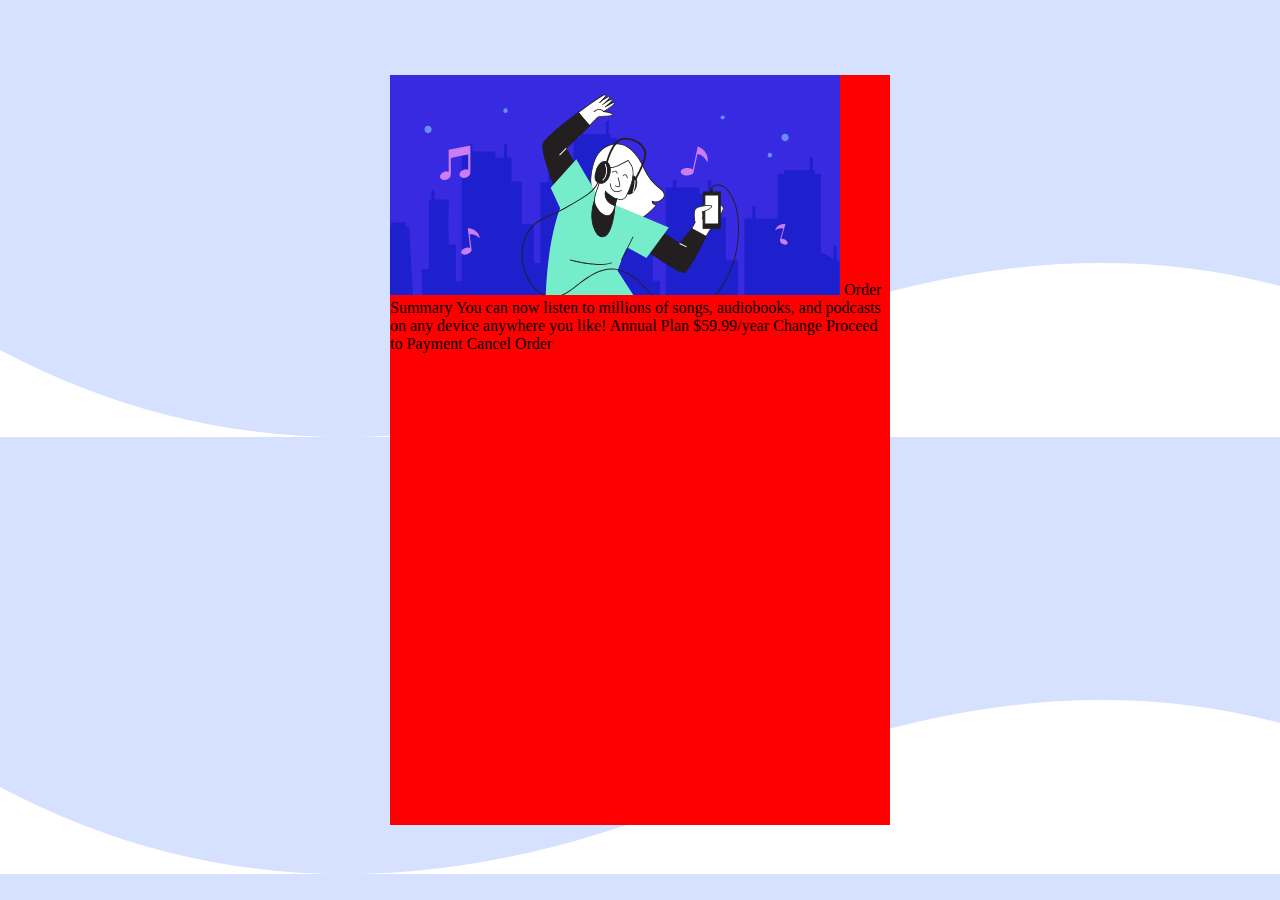
==== OrderSummaryComponent/index.html @ 75980792 "Done some fixes" ====
<!DOCTYPE html>
<html lang="en">
  <head>
    <meta charset="UTF-8" />
    <meta name="viewport" content="width=device-width, initial-scale=1.0" />
    <!-- displays site properly based on user's device -->

    <link
      rel="icon"
      type="image/png"
      sizes="32x32"
      href="./images/favicon-32x32.png"
    />
    <link rel="stylesheet" href="./style.css" />
    <title>Frontend Mentor | Order summary card</title>
  </head>
  <body>
    <div class="container">
      <div class="main">
        <div class="img-container">
          <img src="./images/illustration-hero.svg"
        </div>
        Order Summary You can now listen to millions of songs, audiobooks, and
        podcasts on any device anywhere you like! Annual Plan $59.99/year Change
        Proceed to Payment Cancel Order
      </div>
    </div>
  </body>
</html>
---- OrderSummaryComponent/style.css ----
* {
  margin: 0;
  padding: 0;
}

.container {
  width: 100vw;
  height: 100vh;
  display: flex;
  align-items: center;
  justify-content: center;
  background-image: url("./images/pattern-background-desktop.svg");
}

.main {
  width: 500px;
  height: 750px;
  background-color: red;
}
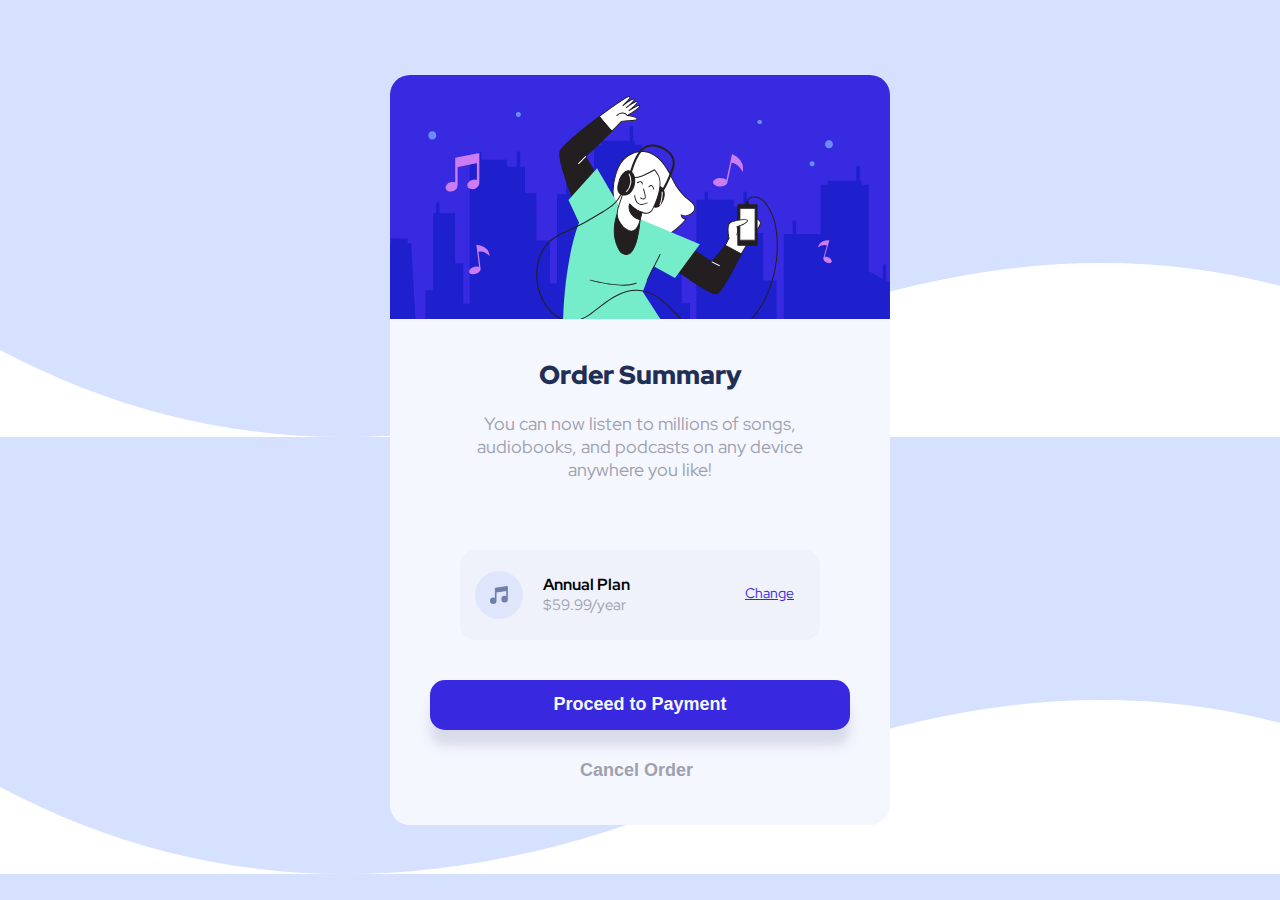
==== commit ea8b3000: "Add project" ====
--- a/OrderSummaryComponent/index.html
+++ b/OrderSummaryComponent/index.html
@@ -3,13 +3,18 @@
   <head>
     <meta charset="UTF-8" />
     <meta name="viewport" content="width=device-width, initial-scale=1.0" />
-    <!-- displays site properly based on user's device -->
 
     <link
       rel="icon"
       type="image/png"
       sizes="32x32"
       href="./images/favicon-32x32.png"
+    />
+    <link rel="preconnect" href="https://fonts.googleapis.com" />
+    <link rel="preconnect" href="https://fonts.gstatic.com" crossorigin />
+    <link
+      href="https://fonts.googleapis.com/css2?family=Red+Hat+Display:wght@500;700;900&display=swap"
+      rel="stylesheet"
     />
     <link rel="stylesheet" href="./style.css" />
     <title>Frontend Mentor | Order summary card</title>
@@ -18,11 +23,39 @@
     <div class="container">
       <div class="main">
         <div class="img-container">
-          <img src="./images/illustration-hero.svg"
+          <img src="./images/illustration-hero.svg" alt="" />
         </div>
-        Order Summary You can now listen to millions of songs, audiobooks, and
-        podcasts on any device anywhere you like! Annual Plan $59.99/year Change
-        Proceed to Payment Cancel Order
+        <div class="text-container">
+          <p class="heading">Order Summary</p>
+          <p class="info">
+            You can now listen to millions of songs, audiobooks, and podcasts on
+            any device anywhere you like!
+          </p>
+        </div>
+        <div class="summary">
+          <svg
+            class="svg"
+            xmlns="http://www.w3.org/2000/svg"
+            width="48"
+            height="48"
+          >
+            <g fill="none" fill-rule="evenodd">
+              <circle cx="24" cy="24" r="24" fill="#DFE6FB" />
+              <path
+                fill="#717FA6"
+                fill-rule="nonzero"
+                d="M32.574 15.198a.81.81 0 00-.646-.19L20.581 16.63a.81.81 0 00-.696.803V26.934a3.232 3.232 0 00-1.632-.44A3.257 3.257 0 0015 29.747 3.257 3.257 0 0018.253 33a3.257 3.257 0 003.253-3.253v-8.37l9.726-1.39v5.327a3.232 3.232 0 00-1.631-.441 3.257 3.257 0 00-3.254 3.253 3.257 3.257 0 003.254 3.253 3.257 3.257 0 003.253-3.253V15.81a.81.81 0 00-.28-.613z"
+              />
+            </g>
+          </svg>
+          <div class="plan">
+            <p class="annual">Annual Plan</p>
+            <p class="year">$59.99/year</p>
+          </div>
+          <a class="a-change" href="#">Change</a>
+        </div>
+        <button class="btn-proceed">Proceed to Payment</button>
+        <button class="btn-cancel">Cancel Order</button>
       </div>
     </div>
   </body>
--- a/OrderSummaryComponent/style.css
+++ b/OrderSummaryComponent/style.css
@@ -2,6 +2,7 @@
   margin: 0;
   padding: 0;
 }
+/* font-family: 'Red Hat Display', sans-serif; */
 
 .container {
   width: 100vw;
@@ -10,10 +11,113 @@
   align-items: center;
   justify-content: center;
   background-image: url("./images/pattern-background-desktop.svg");
+  font-family: "Red Hat Display", sans-serif;
 }
 
 .main {
   width: 500px;
   height: 750px;
-  background-color: red;
+  background-color: hsl(225, 100%, 98%);
+  border-radius: 20px;
 }
+.img-container {
+  height: 244.5px;
+}
+
+img {
+  width: 500px;
+  height: auto;
+  border-top-left-radius: 20px;
+  border-top-right-radius: 20px;
+}
+.text-container {
+  height: 190px;
+  display: flex;
+  align-items: center;
+  justify-content: center;
+  flex-direction: column;
+}
+.heading {
+  font-weight: 900;
+  font-size: 26px;
+  margin-left: 30px;
+  margin-right: 30px;
+  margin-bottom: 20px;
+  margin-top: 10px;
+  color: hsl(223, 47%, 23%);
+}
+.info {
+  margin-left: 50px;
+  margin-right: 50px;
+  text-align: center;
+  font-size: 18px;
+  color: hsl(229, 9%, 65%);
+}
+.summary {
+  background-color: hsl(229, 58%, 96%);
+  height: 90px;
+  display: flex;
+  align-items: center;
+  border-radius: 15px;
+  margin-top: 40px;
+  margin-left: 70px;
+  margin-right: 70px;
+}
+.svg {
+  margin-left: 15px;
+}
+.plan {
+  margin-left: 20px;
+}
+.annual {
+  font-weight: 700;
+}
+.year {
+  font-size: 15px;
+  color: hsl(229, 9%, 65%);
+}
+
+.a-change {
+  margin-left: 115px;
+  font-size: 14px;
+  display: flex;
+  align-items: center;
+  margin-bottom: 3px;
+  color: hsl(245, 75%, 52%);
+}
+.a-change:visited {
+  color: hsl(245, 75%, 52%);
+}
+.a-change:hover {
+  text-decoration-line: none;
+  color: hsl(229, 9%, 65%);
+}
+.btn-proceed {
+  display: block;
+  width: 420px;
+  height: 50px;
+  margin-left: 40px;
+  margin-top: 40px;
+  border-radius: 15px;
+  border: none;
+  font-size: 18px;
+  font-weight: 700;
+  background-color: hsl(245, 75%, 52%);
+  color: hsl(225, 100%, 98%);
+  box-shadow: 0px 16px 12px hsl(229, 28%, 88%);
+}
+.btn-proceed:hover {
+  background-color: hsl(212, 71%, 62%);
+}
+.btn-cancel {
+  font-size: 18px;
+  font-weight: 700;
+  margin-left: 190px;
+  margin-top: 30px;
+  background-color: transparent;
+  border: none;
+  color: hsl(229, 9%, 65%);
+}
+.btn-cancel:hover {
+  color: hsl(223, 47%, 23%);
+}
